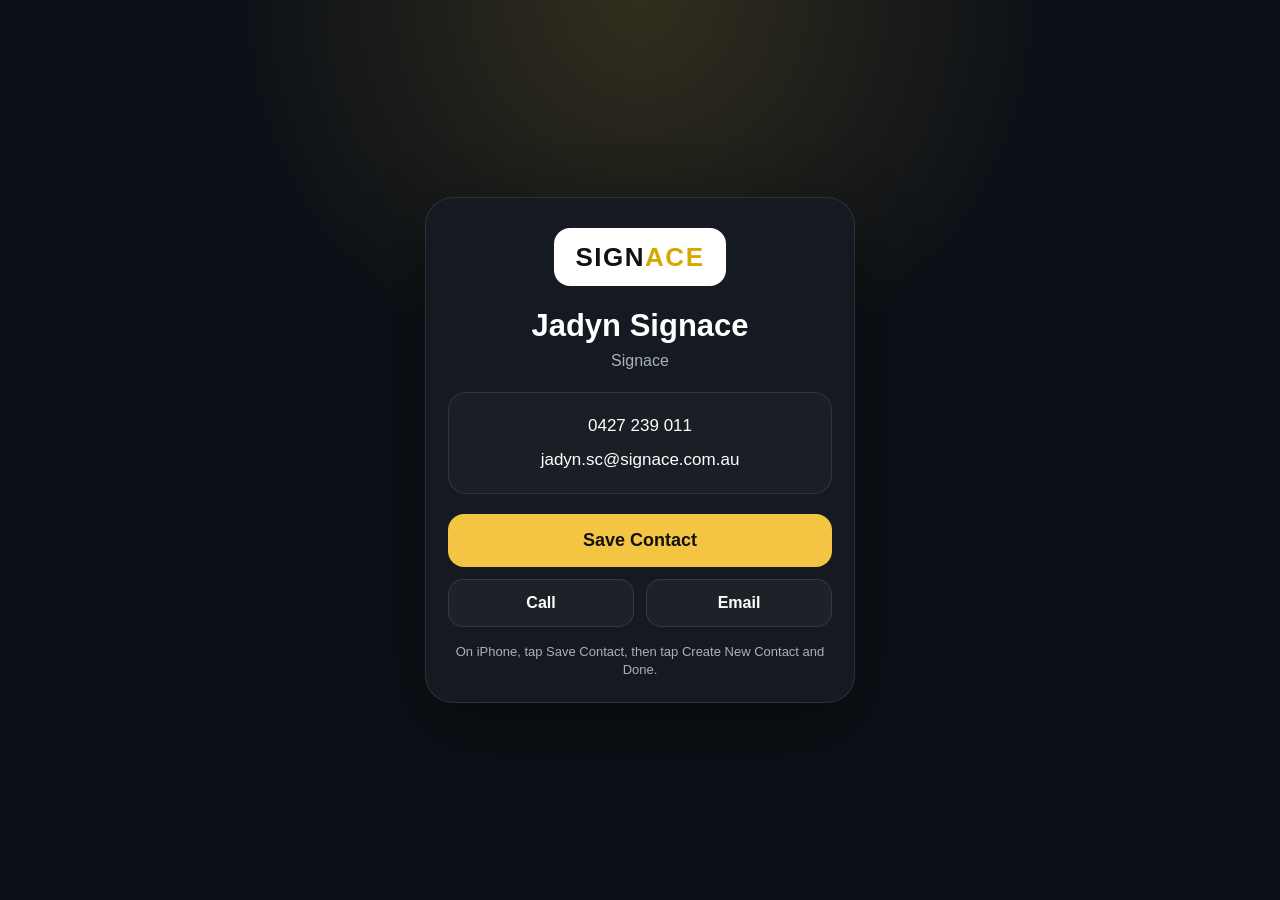
==== index.html @ f2085f73 "Add files via upload" ====
<!doctype html>
<html lang="en">
<head>
  <meta charset="utf-8">
  <meta name="viewport" content="width=device-width,initial-scale=1">
  <meta http-equiv="refresh" content="0; url=jadyn.html">
  <title>Signace NFC</title>
</head>
<body>
  <p><a href="jadyn.html">Open Jadyn's contact page</a></p>
</body>
</html>
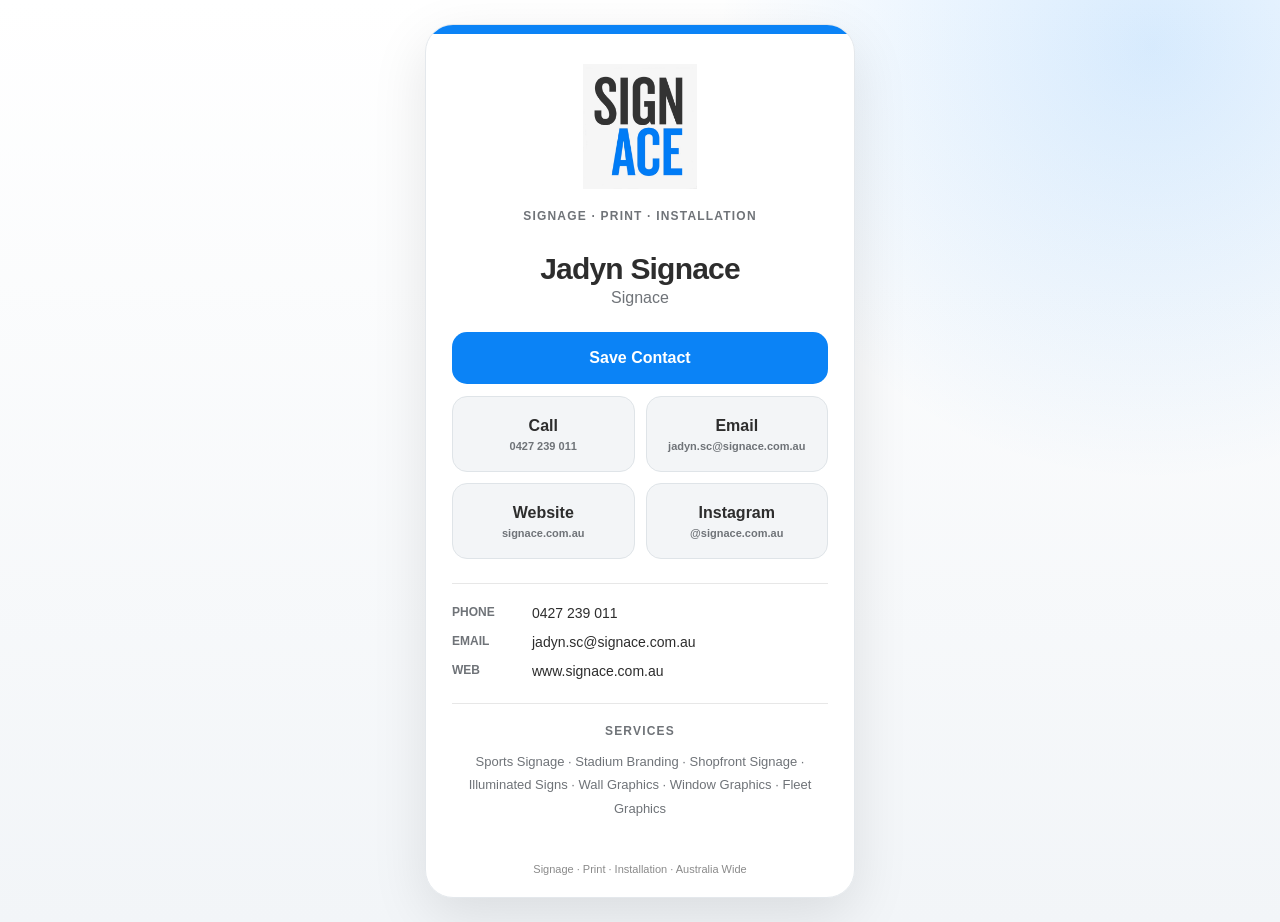
==== commit 581e54ff: "Add files via upload" ====
--- a/index.html
+++ b/index.html
@@ -7,6 +7,6 @@
   <title>Signace NFC</title>
 </head>
 <body>
-  <p><a href="jadyn.html">Open Jadyn's contact page</a></p>
+  <p><a href="jadyn.html">Open Jadyn Signace contact page</a></p>
 </body>
 </html>
